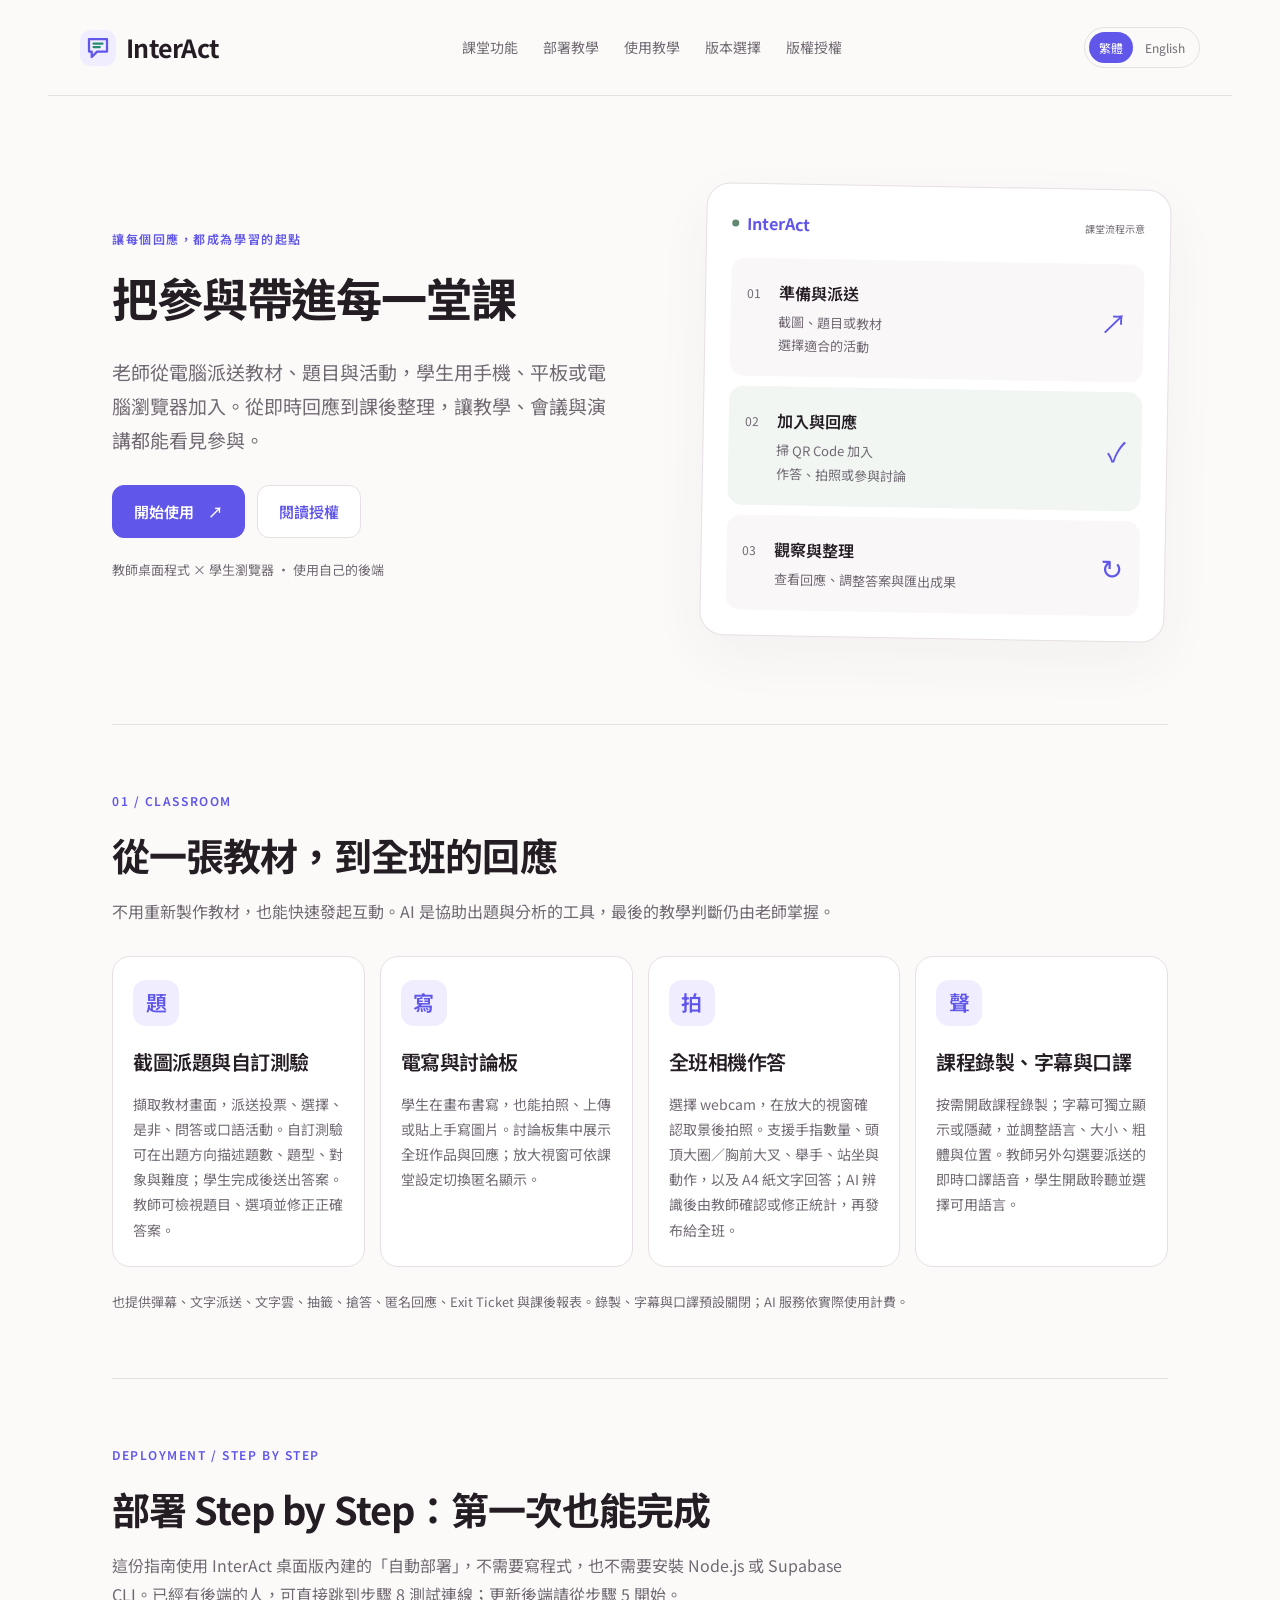
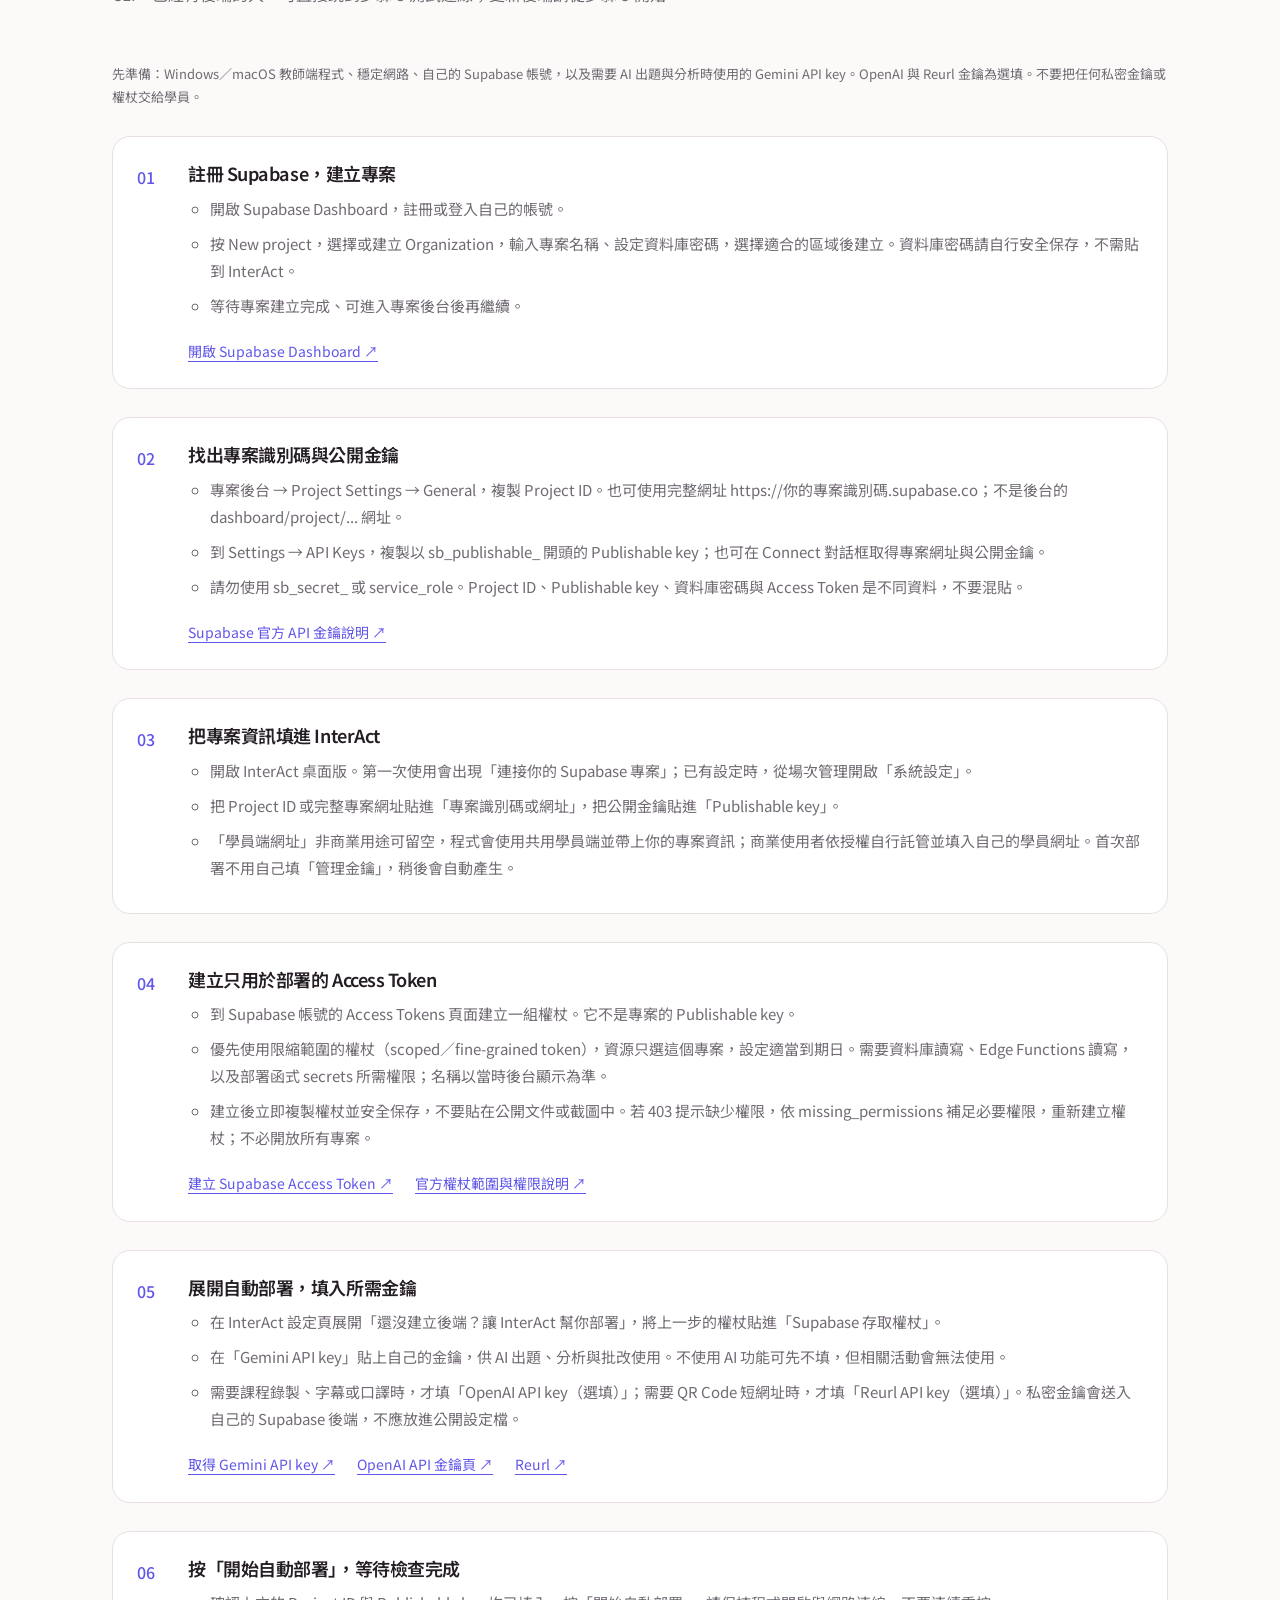
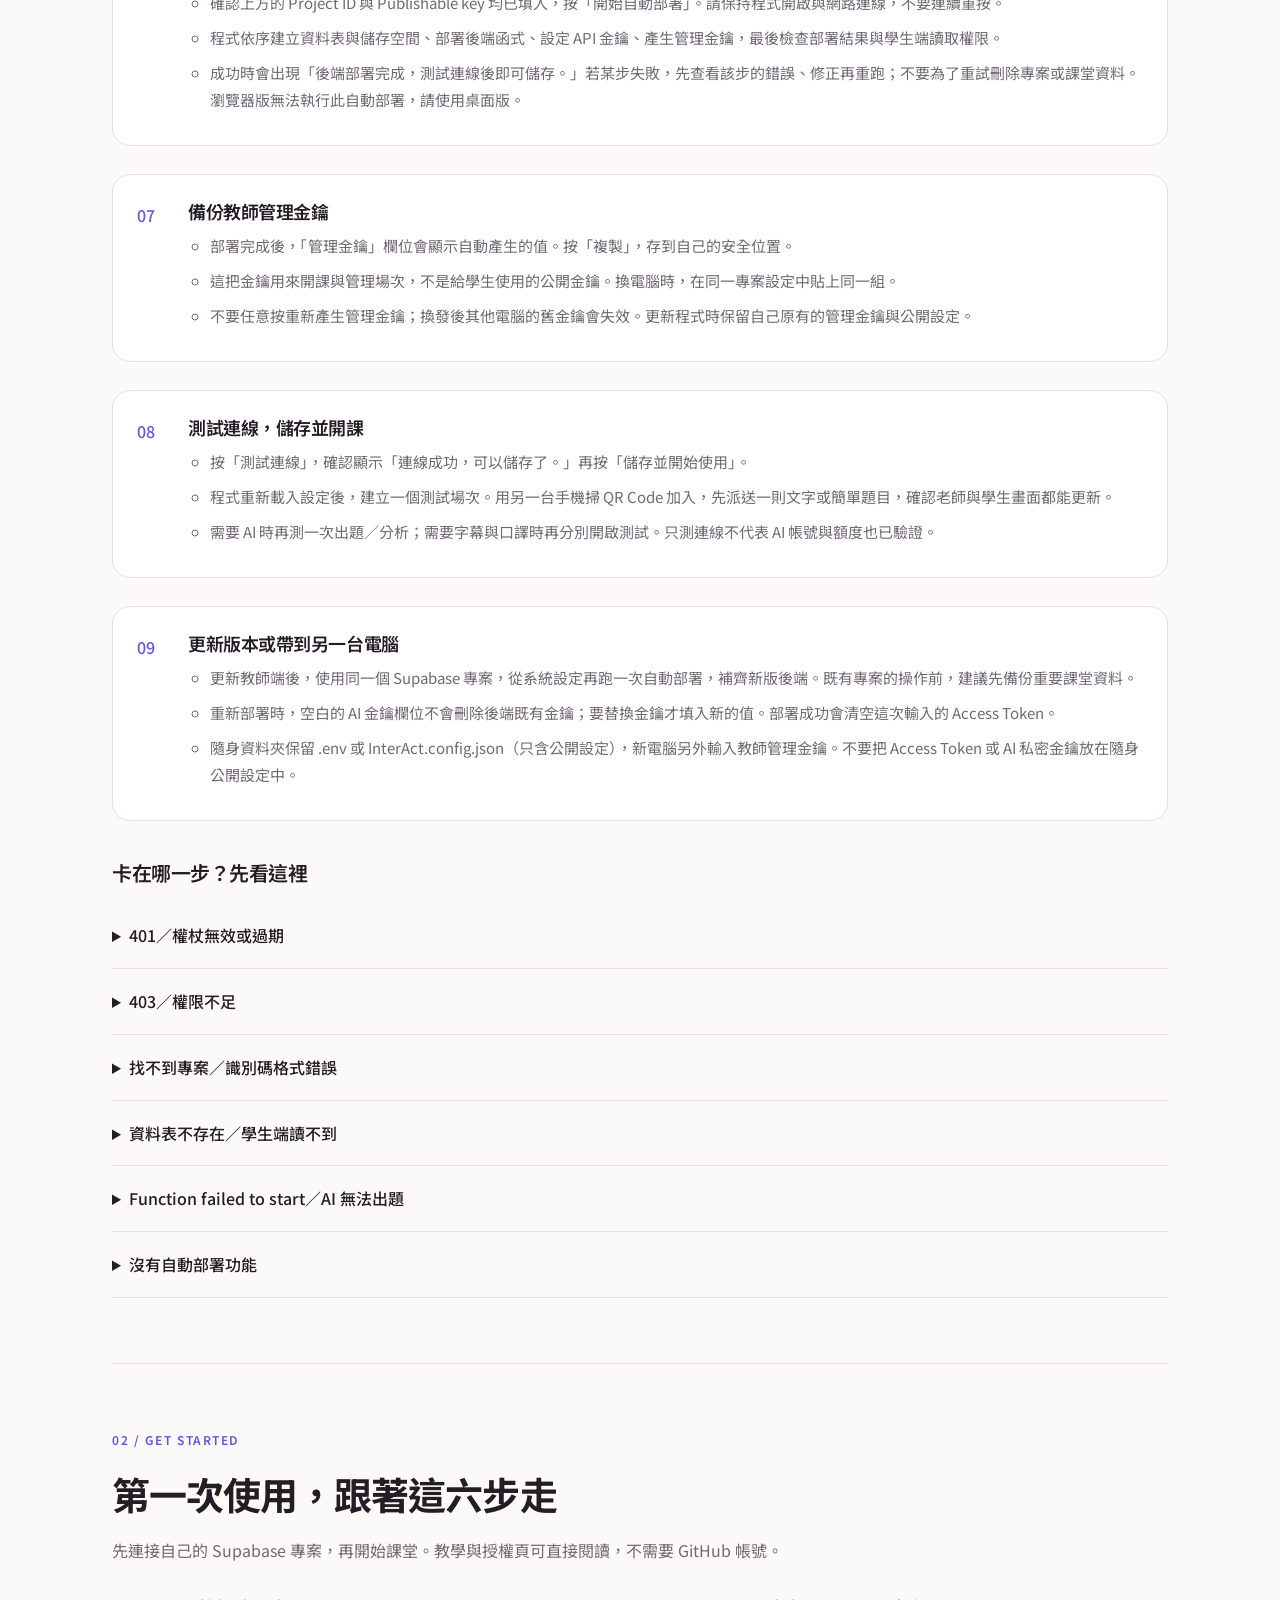
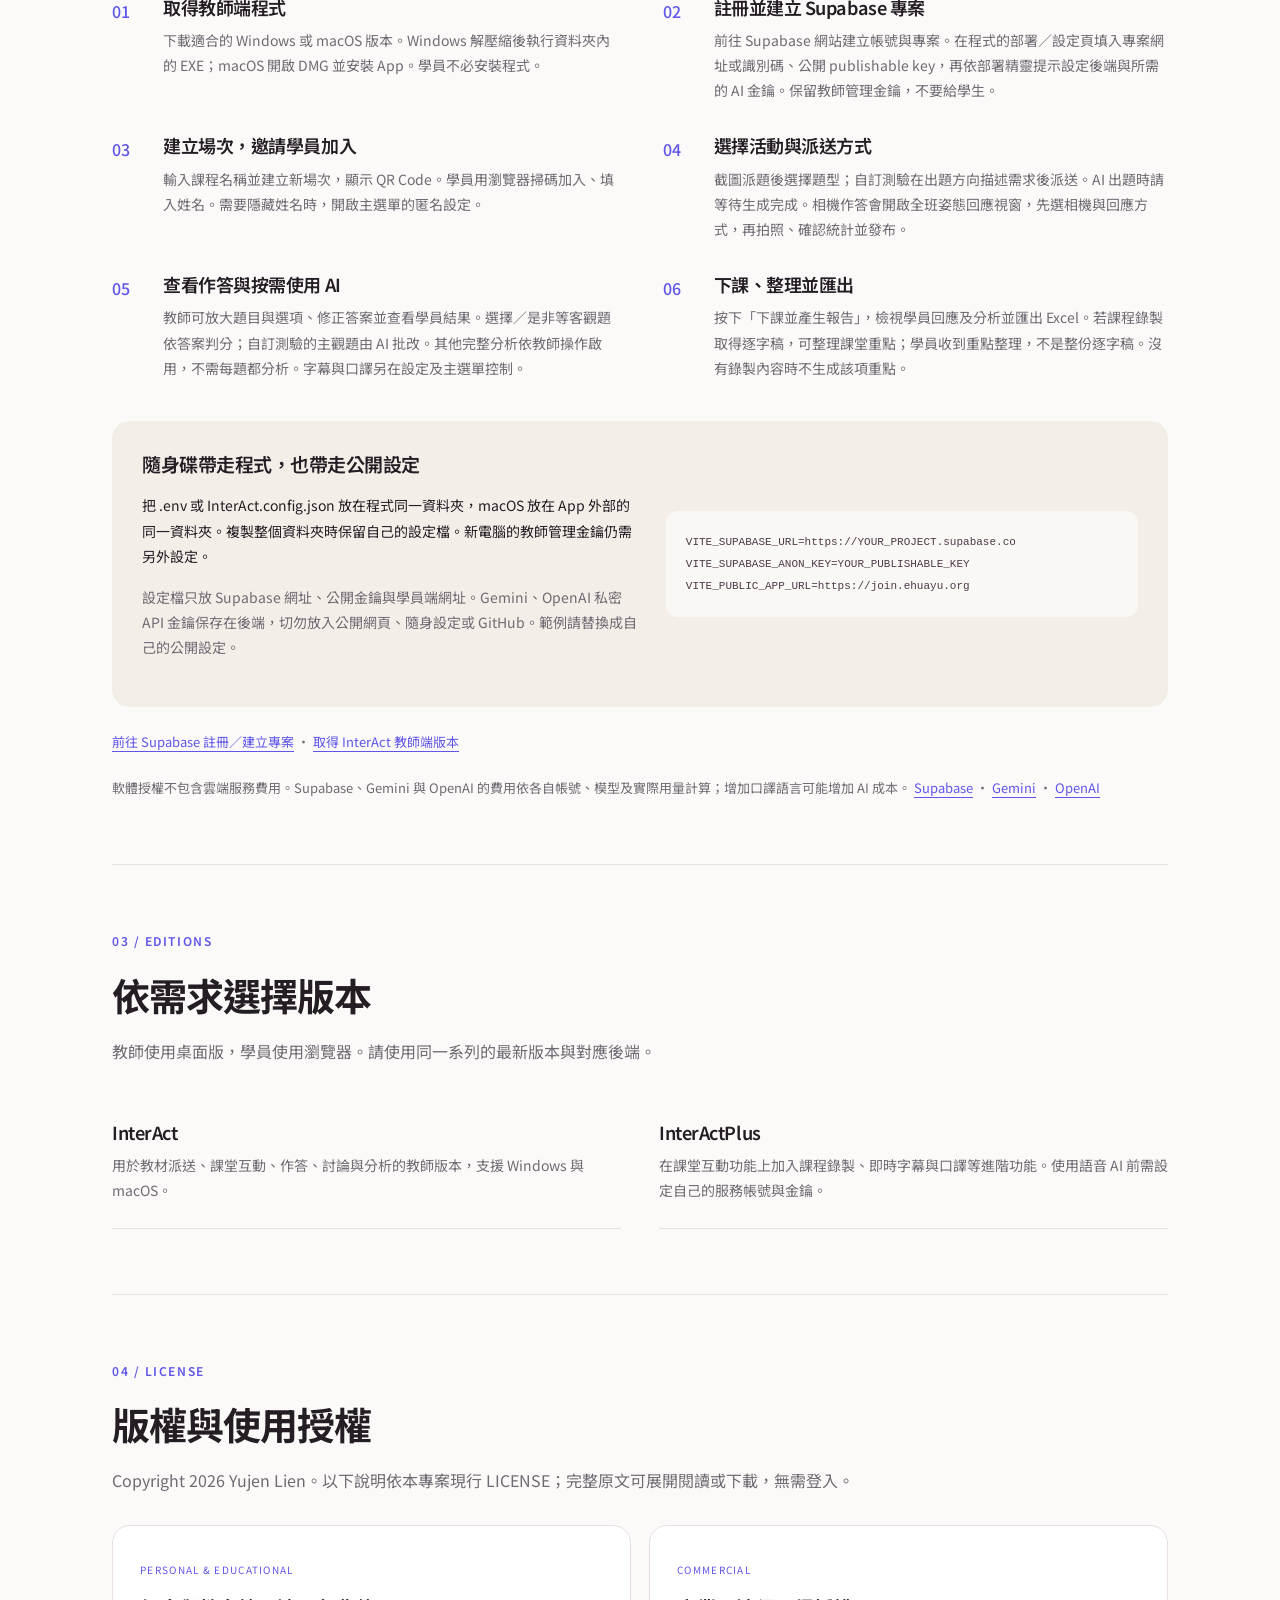
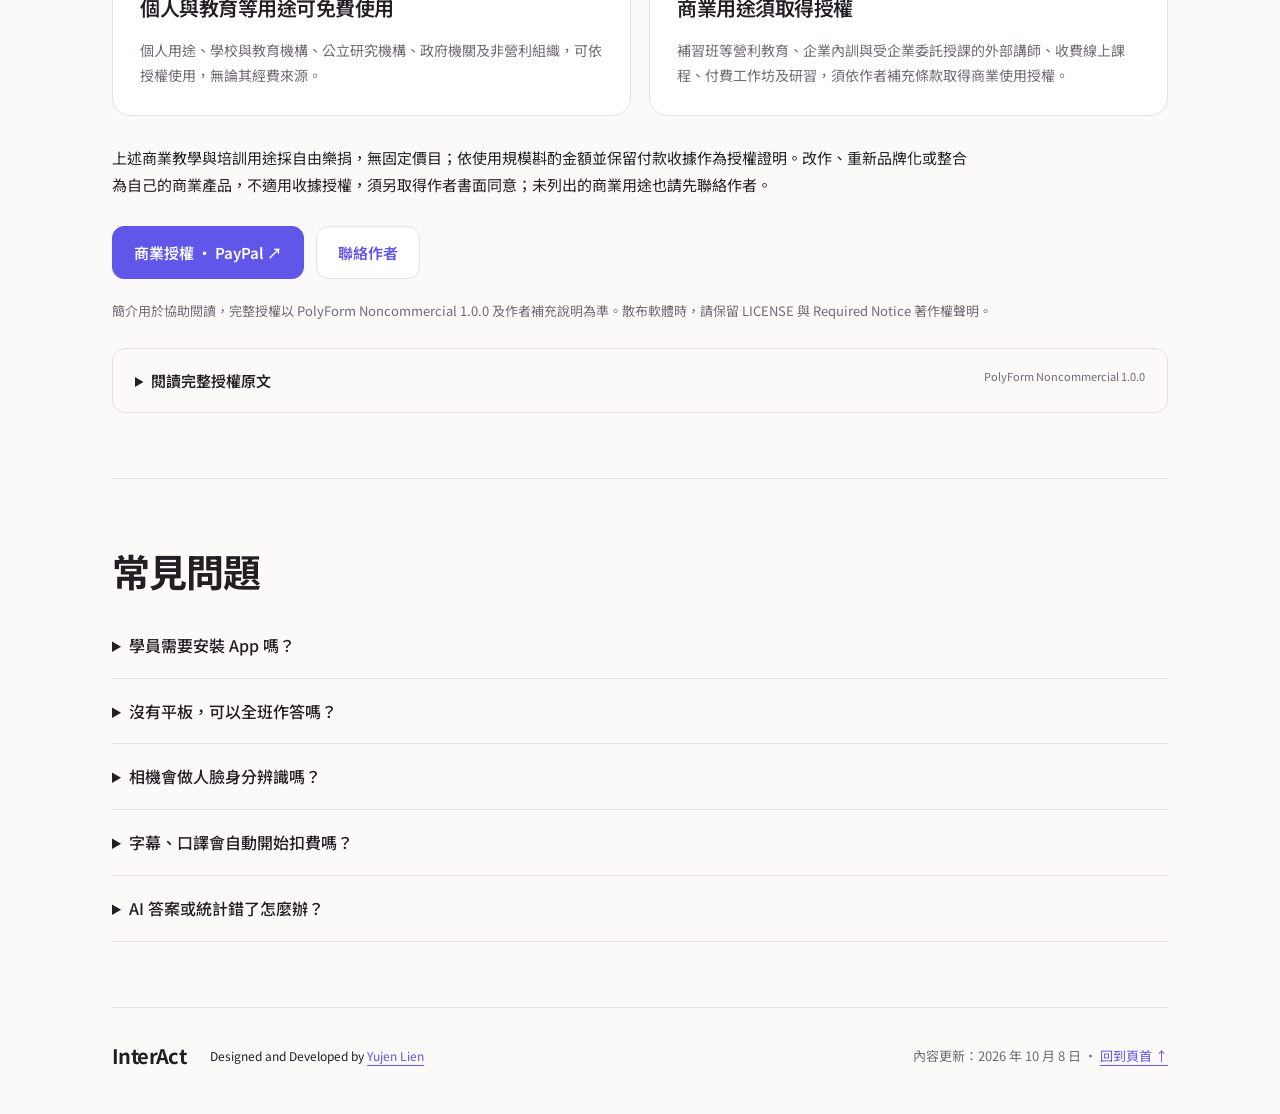
==== about/index.html @ c44af83e "Publish InterAct browser application" ====
<!doctype html>
<html lang="zh-TW" id="top"><head>
<meta charset="UTF-8"><meta name="viewport" content="width=device-width, initial-scale=1">
<title>InterAct｜使用教學與版權授權</title><meta name="description" content="InterAct 即時課堂互動系統：安裝、自行部署、截圖派題、自訂測驗、相機作答、字幕口譯與版權授權教學。">
<link rel="canonical" href="https://interact.ehuayu.org/about">
<link rel="alternate" hreflang="zh-Hant" href="https://interact.ehuayu.org/about"><link rel="alternate" hreflang="en" href="https://interact.ehuayu.org/about/en">
<meta name="theme-color" content="#6056e9"><meta property="og:title" content="InterAct｜使用教學與版權授權"><meta property="og:description" content="InterAct 即時課堂互動系統：安裝、自行部署、截圖派題、自訂測驗、相機作答、字幕口譯與版權授權教學。"><meta property="og:type" content="website">
<link rel="stylesheet" href="/about/about.css?v=f46b06124d8c"><link rel="icon" href="/about/mark.svg" type="image/svg+xml">
</head><body>
<header class="header"><a class="brand" href="#top"><img src="/about/mark.svg" alt="" width="36" height="36">InterAct</a><nav aria-label="InterAct｜使用教學與版權授權"><a href="#features">課堂功能</a>
<a href="#deployment">部署教學</a>
<a href="#start">使用教學</a>
<a href="#editions">版本選擇</a>
<a href="#license">版權授權</a></nav><div class="languages" aria-label="Language">
<a href="/about/" lang="zh-TW" aria-current="page">繁體</a>
<a href="/about/en/" lang="en" >English</a></div></header>
<main><section class="hero"><div><p class="eyebrow">讓每個回應，都成為學習的起點</p><h1>把參與帶進每一堂課</h1><p class="lead">老師從電腦派送教材、題目與活動，學生用手機、平板或電腦瀏覽器加入。從即時回應到課後整理，讓教學、會議與演講都能看見參與。</p><div class="actions"><a class="button primary" href="#start">開始使用 <span aria-hidden="true">↗</span></a><a class="button" href="#license">閱讀授權</a></div><p class="small">教師桌面程式 × 學生瀏覽器 · 使用自己的後端</p></div>
<div class="workflow" aria-label="課堂流程示意"><div class="workflow-head"><span class="status-dot"></span>InterAct <small>課堂流程示意</small></div><div class="flow-row"><span class="flow-number">01</span><div><strong>準備與派送</strong><p>截圖、題目或教材<br>選擇適合的活動</p></div><span class="flow-icon" aria-hidden="true">↗</span></div><div class="flow-row"><span class="flow-number">02</span><div><strong>加入與回應</strong><p>掃 QR Code 加入<br>作答、拍照或參與討論</p></div><span class="flow-icon" aria-hidden="true">✓</span></div><div class="flow-row"><span class="flow-number">03</span><div><strong>觀察與整理</strong><p>查看回應、調整答案與匯出成果</p></div><span class="flow-icon" aria-hidden="true">↻</span></div></div></section>
<section id="features"><p class="section-kicker">01 / CLASSROOM</p><h2>從一張教材，到全班的回應</h2><p class="section-lead">不用重新製作教材，也能快速發起互動。AI 是協助出題與分析的工具，最後的教學判斷仍由老師掌握。</p><div class="feature-grid"><article class="feature"><span class="skill" aria-hidden="true">題</span><h3>截圖派題與自訂測驗</h3><p>擷取教材畫面，派送投票、選擇、是非、問答或口語活動。自訂測驗可在出題方向描述題數、題型、對象與難度；學生完成後送出答案。教師可檢視題目、選項並修正正確答案。</p></article>
<article class="feature"><span class="skill" aria-hidden="true">寫</span><h3>電寫與討論板</h3><p>學生在畫布書寫，也能拍照、上傳或貼上手寫圖片。討論板集中展示全班作品與回應；放大視窗可依課堂設定切換匿名顯示。</p></article>
<article class="feature"><span class="skill" aria-hidden="true">拍</span><h3>全班相機作答</h3><p>選擇 webcam，在放大的視窗確認取景後拍照。支援手指數量、頭頂大圈／胸前大叉、舉手、站坐與動作，以及 A4 紙文字回答；AI 辨識後由教師確認或修正統計，再發布給全班。</p></article>
<article class="feature"><span class="skill" aria-hidden="true">聲</span><h3>課程錄製、字幕與口譯</h3><p>按需開啟課程錄製；字幕可獨立顯示或隱藏，並調整語言、大小、粗體與位置。教師另外勾選要派送的即時口譯語音，學生開啟聆聽並選擇可用語言。</p></article></div><p class="note">也提供彈幕、文字派送、文字雲、抽籤、搶答、匿名回應、Exit Ticket 與課後報表。錄製、字幕與口譯預設關閉；AI 服務依實際使用計費。</p></section>
<section id="deployment"><p class="section-kicker">DEPLOYMENT / STEP BY STEP</p><h2>部署 Step by Step：第一次也能完成</h2><p class="section-lead">這份指南使用 InterAct 桌面版內建的「自動部署」，不需要寫程式，也不需要安裝 Node.js 或 Supabase CLI。已經有後端的人，可直接跳到步驟 8 測試連線；更新後端請從步驟 5 開始。</p><p class="note">先準備：Windows／macOS 教師端程式、穩定網路、自己的 Supabase 帳號，以及需要 AI 出題與分析時使用的 Gemini API key。OpenAI 與 Reurl 金鑰為選填。不要把任何私密金鑰或權杖交給學員。</p><ol class="steps deployment-steps"><li><span class="step-number">01</span><div><h3>註冊 Supabase，建立專案</h3><ul><li>開啟 Supabase Dashboard，註冊或登入自己的帳號。</li>
<li>按 New project，選擇或建立 Organization，輸入專案名稱、設定資料庫密碼，選擇適合的區域後建立。資料庫密碼請自行安全保存，不需貼到 InterAct。</li>
<li>等待專案建立完成、可進入專案後台後再繼續。</li></ul><a class="guide-link" href="https://supabase.com/dashboard" target="_blank" rel="noopener noreferrer">開啟 Supabase Dashboard ↗</a></div></li>
<li><span class="step-number">02</span><div><h3>找出專案識別碼與公開金鑰</h3><ul><li>專案後台 → Project Settings → General，複製 Project ID。也可使用完整網址 https://你的專案識別碼.supabase.co；不是後台的 dashboard/project/... 網址。</li>
<li>到 Settings → API Keys，複製以 sb_publishable_ 開頭的 Publishable key；也可在 Connect 對話框取得專案網址與公開金鑰。</li>
<li>請勿使用 sb_secret_ 或 service_role。Project ID、Publishable key、資料庫密碼與 Access Token 是不同資料，不要混貼。</li></ul><a class="guide-link" href="https://supabase.com/docs/guides/getting-started/api-keys" target="_blank" rel="noopener noreferrer">Supabase 官方 API 金鑰說明 ↗</a></div></li>
<li><span class="step-number">03</span><div><h3>把專案資訊填進 InterAct</h3><ul><li>開啟 InterAct 桌面版。第一次使用會出現「連接你的 Supabase 專案」；已有設定時，從場次管理開啟「系統設定」。</li>
<li>把 Project ID 或完整專案網址貼進「專案識別碼或網址」，把公開金鑰貼進「Publishable key」。</li>
<li>「學員端網址」非商業用途可留空，程式會使用共用學員端並帶上你的專案資訊；商業使用者依授權自行託管並填入自己的學員網址。首次部署不用自己填「管理金鑰」，稍後會自動產生。</li></ul></div></li>
<li><span class="step-number">04</span><div><h3>建立只用於部署的 Access Token</h3><ul><li>到 Supabase 帳號的 Access Tokens 頁面建立一組權杖。它不是專案的 Publishable key。</li>
<li>優先使用限縮範圍的權杖（scoped／fine-grained token），資源只選這個專案，設定適當到期日。需要資料庫讀寫、Edge Functions 讀寫，以及部署函式 secrets 所需權限；名稱以當時後台顯示為準。</li>
<li>建立後立即複製權杖並安全保存，不要貼在公開文件或截圖中。若 403 提示缺少權限，依 missing_permissions 補足必要權限，重新建立權杖；不必開放所有專案。</li></ul><a class="guide-link" href="https://supabase.com/dashboard/account/tokens" target="_blank" rel="noopener noreferrer">建立 Supabase Access Token ↗</a>
<a class="guide-link" href="https://supabase.com/changelog/scoped-personal-access-tokens-ga" target="_blank" rel="noopener noreferrer">官方權杖範圍與權限說明 ↗</a></div></li>
<li><span class="step-number">05</span><div><h3>展開自動部署，填入所需金鑰</h3><ul><li>在 InterAct 設定頁展開「還沒建立後端？讓 InterAct 幫你部署」，將上一步的權杖貼進「Supabase 存取權杖」。</li>
<li>在「Gemini API key」貼上自己的金鑰，供 AI 出題、分析與批改使用。不使用 AI 功能可先不填，但相關活動會無法使用。</li>
<li>需要課程錄製、字幕或口譯時，才填「OpenAI API key（選填）」；需要 QR Code 短網址時，才填「Reurl API key（選填）」。私密金鑰會送入自己的 Supabase 後端，不應放進公開設定檔。</li></ul><a class="guide-link" href="https://aistudio.google.com/apikey" target="_blank" rel="noopener noreferrer">取得 Gemini API key ↗</a>
<a class="guide-link" href="https://platform.openai.com/api-keys" target="_blank" rel="noopener noreferrer">OpenAI API 金鑰頁 ↗</a>
<a class="guide-link" href="https://reurl.cc" target="_blank" rel="noopener noreferrer">Reurl ↗</a></div></li>
<li><span class="step-number">06</span><div><h3>按「開始自動部署」，等待檢查完成</h3><ul><li>確認上方的 Project ID 與 Publishable key 均已填入，按「開始自動部署」。請保持程式開啟與網路連線，不要連續重按。</li>
<li>程式依序建立資料表與儲存空間、部署後端函式、設定 API 金鑰、產生管理金鑰，最後檢查部署結果與學生端讀取權限。</li>
<li>成功時會出現「後端部署完成，測試連線後即可儲存。」若某步失敗，先查看該步的錯誤、修正再重跑；不要為了重試刪除專案或課堂資料。瀏覽器版無法執行此自動部署，請使用桌面版。</li></ul></div></li>
<li><span class="step-number">07</span><div><h3>備份教師管理金鑰</h3><ul><li>部署完成後，「管理金鑰」欄位會顯示自動產生的值。按「複製」，存到自己的安全位置。</li>
<li>這把金鑰用來開課與管理場次，不是給學生使用的公開金鑰。換電腦時，在同一專案設定中貼上同一組。</li>
<li>不要任意按重新產生管理金鑰；換發後其他電腦的舊金鑰會失效。更新程式時保留自己原有的管理金鑰與公開設定。</li></ul></div></li>
<li><span class="step-number">08</span><div><h3>測試連線，儲存並開課</h3><ul><li>按「測試連線」，確認顯示「連線成功，可以儲存了。」再按「儲存並開始使用」。</li>
<li>程式重新載入設定後，建立一個測試場次。用另一台手機掃 QR Code 加入，先派送一則文字或簡單題目，確認老師與學生畫面都能更新。</li>
<li>需要 AI 時再測一次出題／分析；需要字幕與口譯時再分別開啟測試。只測連線不代表 AI 帳號與額度也已驗證。</li></ul></div></li>
<li><span class="step-number">09</span><div><h3>更新版本或帶到另一台電腦</h3><ul><li>更新教師端後，使用同一個 Supabase 專案，從系統設定再跑一次自動部署，補齊新版後端。既有專案的操作前，建議先備份重要課堂資料。</li>
<li>重新部署時，空白的 AI 金鑰欄位不會刪除後端既有金鑰；要替換金鑰才填入新的值。部署成功會清空這次輸入的 Access Token。</li>
<li>隨身資料夾保留 .env 或 InterAct.config.json（只含公開設定），新電腦另外輸入教師管理金鑰。不要把 Access Token 或 AI 私密金鑰放在隨身公開設定中。</li></ul></div></li></ol><h3>卡在哪一步？先看這裡</h3><div class="faq"><details><summary>401／權杖無效或過期</summary><p>確認使用 Access Token，而不是 Publishable key。回 Access Tokens 建立有效權杖再貼上。</p></details>
<details><summary>403／權限不足</summary><p>確認權杖包含此專案，並有失敗步驟所需的資料庫、函式或 secrets 權限。組織成員自身也必須有相應權限。</p></details>
<details><summary>找不到專案／識別碼格式錯誤</summary><p>使用 Project ID 或 https://專案識別碼.supabase.co，不要填後台頁面的網址。</p></details>
<details><summary>資料表不存在／學生端讀不到</summary><p>先完成全部自動部署步驟，確認 Publishable key 屬於同一專案，再測試連線；不要改用 secret key，也不要關掉權限保護來繞過錯誤。</p></details>
<details><summary>Function failed to start／AI 無法出題</summary><p>確認教師端為新版，重新部署對應後端。仍失敗時查看 Supabase Edge Functions 的 Logs；AI 的服務異常、金鑰或額度問題需另外確認。</p></details>
<details><summary>沒有自動部署功能</summary><p>請在 Windows／macOS 教師桌面程式操作，網頁版不提供自動部署。</p></details></div></section>
<section id="start"><p class="section-kicker">02 / GET STARTED</p><h2>第一次使用，跟著這六步走</h2><p class="section-lead">先連接自己的 Supabase 專案，再開始課堂。教學與授權頁可直接閱讀，不需要 GitHub 帳號。</p><ol class="steps"><li><span class="step-number">01</span><div><h3>取得教師端程式</h3><p>下載適合的 Windows 或 macOS 版本。Windows 解壓縮後執行資料夾內的 EXE；macOS 開啟 DMG 並安裝 App。學員不必安裝程式。</p></div></li>
<li><span class="step-number">02</span><div><h3>註冊並建立 Supabase 專案</h3><p>前往 Supabase 網站建立帳號與專案。在程式的部署／設定頁填入專案網址或識別碼、公開 publishable key，再依部署精靈提示設定後端與所需的 AI 金鑰。保留教師管理金鑰，不要給學生。</p></div></li>
<li><span class="step-number">03</span><div><h3>建立場次，邀請學員加入</h3><p>輸入課程名稱並建立新場次，顯示 QR Code。學員用瀏覽器掃碼加入、填入姓名。需要隱藏姓名時，開啟主選單的匿名設定。</p></div></li>
<li><span class="step-number">04</span><div><h3>選擇活動與派送方式</h3><p>截圖派題後選擇題型；自訂測驗在出題方向描述需求後派送。AI 出題時請等待生成完成。相機作答會開啟全班姿態回應視窗，先選相機與回應方式，再拍照、確認統計並發布。</p></div></li>
<li><span class="step-number">05</span><div><h3>查看作答與按需使用 AI</h3><p>教師可放大題目與選項、修正答案並查看學員結果。選擇／是非等客觀題依答案判分；自訂測驗的主觀題由 AI 批改。其他完整分析依教師操作啟用，不需每題都分析。字幕與口譯另在設定及主選單控制。</p></div></li>
<li><span class="step-number">06</span><div><h3>下課、整理並匯出</h3><p>按下「下課並產生報告」，檢視學員回應及分析並匯出 Excel。若課程錄製取得逐字稿，可整理課堂重點；學員收到重點整理，不是整份逐字稿。沒有錄製內容時不生成該項重點。</p></div></li></ol>
<aside class="portable"><div><h3>隨身碟帶走程式，也帶走公開設定</h3><p>把 .env 或 InterAct.config.json 放在程式同一資料夾，macOS 放在 App 外部的同一資料夾。複製整個資料夾時保留自己的設定檔。新電腦的教師管理金鑰仍需另外設定。</p><p class="small">設定檔只放 Supabase 網址、公開金鑰與學員端網址。Gemini、OpenAI 私密 API 金鑰保存在後端，切勿放入公開網頁、隨身設定或 GitHub。範例請替換成自己的公開設定。</p></div><pre><code>VITE_SUPABASE_URL=https://YOUR_PROJECT.supabase.co
VITE_SUPABASE_ANON_KEY=YOUR_PUBLISHABLE_KEY
VITE_PUBLIC_APP_URL=https://join.ehuayu.org</code></pre></aside><p class="note"><a href="https://supabase.com/dashboard" target="_blank" rel="noopener noreferrer">前往 Supabase 註冊／建立專案</a> · <a href="https://github.com/lienyujen/InterAct/releases" target="_blank" rel="noopener noreferrer">取得 InterAct 教師端版本</a></p><p class="note">軟體授權不包含雲端服務費用。Supabase、Gemini 與 OpenAI 的費用依各自帳號、模型及實際用量計算；增加口譯語言可能增加 AI 成本。 <a href="https://supabase.com/pricing" target="_blank" rel="noopener noreferrer">Supabase</a> · <a href="https://ai.google.dev/gemini-api/docs/pricing" target="_blank" rel="noopener noreferrer">Gemini</a> · <a href="https://openai.com/api/pricing/" target="_blank" rel="noopener noreferrer">OpenAI</a></p></section>
<section id="editions"><p class="section-kicker">03 / EDITIONS</p><h2>依需求選擇版本</h2><p class="section-lead">教師使用桌面版，學員使用瀏覽器。請使用同一系列的最新版本與對應後端。</p><div class="editions"><article><h3>InterAct</h3><p>用於教材派送、課堂互動、作答、討論與分析的教師版本，支援 Windows 與 macOS。</p></article>
<article><h3>InterActPlus</h3><p>在課堂互動功能上加入課程錄製、即時字幕與口譯等進階功能。使用語音 AI 前需設定自己的服務帳號與金鑰。</p></article></div></section>
<section id="license" class="license"><p class="section-kicker">04 / LICENSE</p><h2>版權與使用授權</h2><p class="section-lead">Copyright 2026 Yujen Lien。以下說明依本專案現行 LICENSE；完整原文可展開閱讀或下載，無需登入。</p><div class="license-grid"><article><span class="label">PERSONAL & EDUCATIONAL</span><h3>個人與教育等用途可免費使用</h3><p>個人用途、學校與教育機構、公立研究機構、政府機關及非營利組織，可依授權使用，無論其經費來源。</p></article><article><span class="label">COMMERCIAL</span><h3>商業用途須取得授權</h3><p>補習班等營利教育、企業內訓與受企業委託授課的外部講師、收費線上課程、付費工作坊及研習，須依作者補充條款取得商業使用授權。</p></article></div><p>上述商業教學與培訓用途採自由樂捐，無固定價目；依使用規模斟酌金額並保留付款收據作為授權證明。改作、重新品牌化或整合為自己的商業產品，不適用收據授權，須另取得作者書面同意；未列出的商業用途也請先聯絡作者。</p><div class="actions"><a class="button primary" href="https://www.paypal.com/paypalme/lienyujen" target="_blank" rel="noopener noreferrer">商業授權 · PayPal ↗</a><a class="button" href="https://www.facebook.com/lienyujen/" target="_blank" rel="noopener noreferrer">聯絡作者</a></div><p class="small">簡介用於協助閱讀，完整授權以 PolyForm Noncommercial 1.0.0 及作者補充說明為準。散布軟體時，請保留 LICENSE 與 Required Notice 著作權聲明。</p><details class="legal"><summary>閱讀完整授權原文 <span>PolyForm Noncommercial 1.0.0</span></summary><a href="/about/LICENSE.txt" download>下載 LICENSE 原文 ↓</a><pre>Required Notice: Copyright 2026 Yujen Lien (https://github.com/lienyujen/InterAct)

---

Note from the licensor (not part of the PolyForm text below)

Free for personal use, schools and educational institutions, public research
organizations, government bodies, and nonprofits — regardless of how they are
funded.

The following are commercial purposes and require a commercial licence:

  1. Cram schools, tutoring centres, and other for-profit teaching businesses
  2. Corporate training, including external trainers engaged by a company
  3. Paid online courses, paid workshops, and paid seminars
  4. Taking this software, changing it, and making money from the result —
     rebranding it, folding it into your own product or service, or
     distributing a derivative commercially

HOW TO OBTAIN A COMMERCIAL LICENCE

For 1 to 3 — teaching with this software as it stands — donate an amount of
your own choosing, scaled to your use, at:

  https://www.paypal.com/paypalme/lienyujen
or LINE Bank
  銀行帳戶：824 連線商業銀行（總行 6880），帳號： 111011583074

Keep the payment receipt. That receipt is your commercial licence for this
software. There is no fixed price.

For 4, a donation is not a licence and no receipt covers it. Building your own
product out of this one requires a separate written licence granted by the
author; ask first. The same applies to any commercial use not listed above.

---

以下均屬商業用途，需取得商業授權：

  一、補習班、才藝班等營利教育機構
  二、企業內訓講師（含受企業委託授課的外部講師）
  三、收費線上課程、付費工作坊與付費研習
  四、把本軟體拿去修改並以其營利 —— 改名、併入自己的產品或服務，或散布修改版本牟利

第一至三項是「以現有軟體授課」，請至上方 PayPal 連結或 LINE Bank 帳戶依使用規模自由樂捐，
並留存付款收據，該收據即為你的商業使用授權證明。金額由你自行斟酌，沒有固定價目。

第四項不適用樂捐，收據也不構成授權。把整套拿去改成自己的產品，必須另外取得作者書面授權，
請先與作者聯絡。上述未列出的其他商業用途亦同。

散布修改版本時，務必一併保留本 LICENSE 檔案與其中的 Required Notice: 版權標示。

---

# PolyForm Noncommercial License 1.0.0

&lt;https://polyformproject.org/licenses/noncommercial/1.0.0&gt;

## Acceptance

In order to get any license under these terms, you must agree to them as both strict obligations and conditions to all your licenses.

## Copyright License

The licensor grants you a copyright license for the software to do everything you might do with the software that would otherwise infringe the licensor's copyright in it for any permitted purpose.  However, you may only distribute the software according to [Distribution License](#distribution-license) and make changes or new works based on the software according to [Changes and New Works License](#changes-and-new-works-license).

## Distribution License

The licensor grants you an additional copyright license to distribute copies of the software.  Your license to distribute covers distributing the software with changes and new works permitted by [Changes and New Works License](#changes-and-new-works-license).

## Notices

You must ensure that anyone who gets a copy of any part of the software from you also gets a copy of these terms or the URL for them above, as well as copies of any plain-text lines beginning with `Required Notice:` that the licensor provided with the software.  For example:

&gt; Required Notice: Copyright Yoyodyne, Inc. (http://example.com)

## Changes and New Works License

The licensor grants you an additional copyright license to make changes and new works based on the software for any permitted purpose.

## Patent License

The licensor grants you a patent license for the software that covers patent claims the licensor can license, or becomes able to license, that you would infringe by using the software.

## Noncommercial Purposes

Any noncommercial purpose is a permitted purpose.

## Personal Uses

Personal use for research, experiment, and testing for the benefit of public knowledge, personal study, private entertainment, hobby projects, amateur pursuits, or religious observance, without any anticipated commercial application, is use for a permitted purpose.

## Noncommercial Organizations

Use by any charitable organization, educational institution, public research organization, public safety or health organization, environmental protection organization, or government institution is use for a permitted purpose regardless of the source of funding or obligations resulting from the funding.

## Fair Use

You may have &quot;fair use&quot; rights for the software under the law. These terms do not limit them.

## No Other Rights

These terms do not allow you to sublicense or transfer any of your licenses to anyone else, or prevent the licensor from granting licenses to anyone else.  These terms do not imply any other licenses.

## Patent Defense

If you make any written claim that the software infringes or contributes to infringement of any patent, your patent license for the software granted under these terms ends immediately. If your company makes such a claim, your patent license ends immediately for work on behalf of your company.

## Violations

The first time you are notified in writing that you have violated any of these terms, or done anything with the software not covered by your licenses, your licenses can nonetheless continue if you come into full compliance with these terms, and take practical steps to correct past violations, within 32 days of receiving notice.  Otherwise, all your licenses end immediately.

## No Liability

***As far as the law allows, the software comes as is, without any warranty or condition, and the licensor will not be liable to you for any damages arising out of these terms or the use or nature of the software, under any kind of legal claim.***

## Definitions

The **licensor** is the individual or entity offering these terms, and the **software** is the software the licensor makes available under these terms.

**You** refers to the individual or entity agreeing to these terms.

**Your company** is any legal entity, sole proprietorship, or other kind of organization that you work for, plus all organizations that have control over, are under the control of, or are under common control with that organization.  **Control** means ownership of substantially all the assets of an entity, or the power to direct its management and policies by vote, contract, or otherwise.  Control can be direct or indirect.

**Your licenses** are all the licenses granted to you for the software under these terms.

**Use** means anything you do with the software requiring one of your licenses.
</pre></details></section>
<section id="faq"><h2>常見問題</h2><div class="faq"><details><summary>學員需要安裝 App 嗎？</summary><p>不需要。使用手機、平板或電腦瀏覽器掃碼加入即可。</p></details>
<details><summary>沒有平板，可以全班作答嗎？</summary><p>可以使用全班相機作答。先說明姿態與答案的對應方式，再拍照辨識；教師確認統計後發布。A4 紙回答需確保字夠大、光線充足且沒有遮擋。</p></details>
<details><summary>相機會做人臉身分辨識嗎？</summary><p>全班姿態功能不做人臉身分辨識，送出指定照片給 AI 分析可見姿態或紙上文字。拍攝前請依學校規範告知並取得所需同意，避免拍到不必要的個人資訊。</p></details>
<details><summary>字幕、口譯會自動開始扣費嗎？</summary><p>相關功能預設關閉，由教師決定是否開啟。隱藏字幕不等於停止課程錄製；只要音訊仍送往 AI，仍可能產生費用。不使用時請停止錄製並關閉口譯。</p></details>
<details><summary>AI 答案或統計錯了怎麼辦？</summary><p>先由教師檢視。題目答案與相機統計可依畫面提供的功能修正；AI 結果不應取代教師判斷。</p></details></div></section>
</main><footer><div class="brand">InterAct</div><p>Designed and Developed by <a href="https://www.facebook.com/lienyujen/" target="_blank" rel="noopener noreferrer">Yujen Lien</a></p><p class="small">內容更新：2026 年 10 月 8 日 · <a href="#top">回到頁首 ↑</a></p></footer>
</body></html>
---- about/about.css ----
@import url('https://fonts.googleapis.com/css2?family=Noto+Sans+SC:wght@400;500;600;700&family=Noto+Sans+TC:wght@400;500;600;700&display=swap');
:root{font-family:'Noto Sans TC',system-ui,sans-serif;color:#241d24;background:#fbfaf8;font-synthesis:none;line-height:1.8;scroll-behavior:smooth;--accent:#6056e9;--muted:#716a73;--line:#e7dfe4;--soft:#efedff}
html:lang(zh-CN){font-family:'Noto Sans SC',system-ui,sans-serif}
html:lang(zh-TW) h1,html:lang(zh-CN) h1{font-size:clamp(38px,3.6vw,50px);text-wrap:balance;max-width:none}
*{box-sizing:border-box}body{margin:0}a{color:var(--accent);text-underline-offset:4px}a:focus-visible,summary:focus-visible{outline:3px solid #a95189;outline-offset:5px;border-radius:5px}p{margin:0 0 16px}h1,h2,h3{line-height:1.4;letter-spacing:-.025em;margin:0 0 16px}h1{font-size:clamp(38px,4.5vw,62px);font-weight:700;max-width:12ch}h2{font-size:clamp(26px,3vw,38px);font-weight:700}h3{font-size:20px;font-weight:600}strong{font-weight:600}
.header{max-width:1184px;margin:auto;padding:25px 32px;display:flex;align-items:center;justify-content:space-between;gap:24px;border-bottom:1px solid var(--line)}.brand{display:flex;align-items:center;gap:10px;font-size:25px;font-weight:700;letter-spacing:-.03em;text-decoration:none;color:#241d24}.header nav{display:flex;gap:25px}.header nav a{font-size:14px;text-decoration:none;color:var(--muted)}.header nav a:hover{color:var(--accent)}.languages{display:flex;border:1px solid var(--line);border-radius:30px;padding:4px;gap:2px}.languages a{font-size:12px;padding:5px 10px;text-decoration:none;color:var(--muted);border-radius:20px;white-space:nowrap}.languages a[aria-current]{background:var(--accent);color:white}
main{max-width:1120px;margin:auto;padding:0 32px}.hero{display:grid;grid-template-columns:1.1fr 1fr;gap:80px;align-items:center;padding:90px 0 85px}.eyebrow,.section-kicker{font-size:12px;letter-spacing:.13em;color:var(--accent);font-weight:600}.lead{font-size:19px;color:var(--muted);max-width:33em;margin-top:25px}.actions{display:flex;gap:12px;flex-wrap:wrap;margin:28px 0 20px}.button{display:inline-flex;align-items:center;justify-content:center;gap:14px;padding:12px 21px;border:1px solid var(--line);border-radius:12px;text-decoration:none;font-size:15px;font-weight:600;background:#fff}.button.primary{color:white;background:var(--accent);border-color:var(--accent)}.button:hover{box-shadow:0 4px 12px #6056e917}.small{font-size:13px;color:var(--muted)}
.workflow{background:#fff;border:1px solid var(--line);border-radius:24px;padding:25px;box-shadow:0 20px 55px #5837450c;transform:rotate(1deg)}.workflow-head{display:flex;align-items:center;gap:8px;color:var(--accent);font-weight:700;margin-bottom:20px}.workflow-head small{margin-left:auto;font-weight:400;font-size:10px;color:var(--muted)}.status-dot{width:7px;height:7px;border-radius:50%;background:#638871}.flow-row{display:flex;align-items:center;gap:18px;padding:20px 16px;margin-top:10px;background:#faf7f9;border-radius:14px}.flow-row:nth-child(3){background:#f1f6f3}.flow-number{font-size:12px;color:var(--muted);align-self:flex-start;padding-top:4px}.flow-row p{font-size:13px;margin:3px 0 0;color:var(--muted)}.flow-icon{font-size:27px;margin-left:auto;color:var(--accent)}
section:not(.hero){padding:65px 0;border-top:1px solid var(--line);scroll-margin-top:24px}.section-lead{color:var(--muted);max-width:48em;margin-bottom:30px}.feature-grid{display:grid;grid-template-columns:repeat(4,1fr);gap:15px}.feature{background:white;border:1px solid var(--line);border-radius:18px;padding:23px 20px}.skill{display:grid;place-items:center;background:var(--soft);color:var(--accent);width:46px;height:46px;border-radius:13px;font-size:21px;font-weight:600;margin-bottom:22px}.feature p,.editions p,.license-grid p{font-size:14px;color:var(--muted);margin:0}.note{font-size:13px;color:var(--muted);padding-top:23px;margin-bottom:0}
.steps{list-style:none;margin:0;padding:0;display:grid;grid-template-columns:1fr 1fr;gap:30px 45px}.steps li{display:flex;gap:17px}.step-number{flex:0 0 34px;color:var(--accent);font-size:16px;font-weight:500;padding-top:2px}.steps h3{font-size:18px;margin-bottom:8px}.steps p{font-size:14px;color:var(--muted);margin:0}.portable{margin-top:40px;padding:30px;background:#f3eee8;border-radius:18px;display:grid;grid-template-columns:1.05fr 1fr;gap:28px}.portable h3{font-size:19px}.portable p{font-size:14px}.portable pre{min-width:0;align-self:center;margin:0;white-space:pre-wrap;overflow-wrap:anywhere;background:#fff9;padding:20px;border-radius:12px;font-size:11px;line-height:2;color:#4d3948}.editions{display:grid;grid-template-columns:repeat(2,1fr);gap:0 38px}.editions article{padding:24px 0;border-bottom:1px solid var(--line)}.editions h3{font-size:18px;margin-bottom:8px}
.license-grid{display:grid;grid-template-columns:1fr 1fr;gap:18px;margin-bottom:28px}.license-grid article{border:1px solid var(--line);background:#fff;border-radius:18px;padding:27px}.label{font-size:10px;letter-spacing:.13em;color:var(--accent)}.license-grid h3{margin-top:12px}.license>p:not(.section-kicker):not(.section-lead):not(.small){max-width:57em;font-size:15px}.legal{border:1px solid var(--line);border-radius:13px;padding:18px 22px;margin-top:25px}.legal summary{font-size:15px;font-weight:600}.legal summary span{float:right;font-size:11px;color:var(--muted);font-weight:400}.legal a{display:inline-block;font-size:13px;margin-top:20px}.legal pre{white-space:pre-wrap;overflow-wrap:anywhere;font:12px/1.9 ui-monospace,monospace;max-height:540px;overflow:auto;background:white;padding:22px;border-radius:10px}summary{cursor:pointer}.faq details{border-bottom:1px solid var(--line);padding:18px 0}.faq summary{font-size:16px;font-weight:500}.faq p{margin:15px 0 0;color:var(--muted);font-size:14px;max-width:65em}footer{max-width:1056px;margin:0 auto;padding:30px 0 40px;border-top:1px solid var(--line);display:flex;align-items:center;gap:24px;flex-wrap:wrap}footer .brand{font-size:20px}footer p{margin:0;font-size:12px}footer .small{margin-left:auto}
@media(max-width:1000px){.header nav{display:none}.hero{gap:35px;padding:65px 0}.feature-grid{grid-template-columns:repeat(2,1fr)}footer{margin:0 32px}.workflow-head small{font-size:9px}}
@media(max-width:640px){.header{padding:18px 20px;gap:10px}.brand{font-size:21px}.languages a{padding:4px 7px;font-size:11px}main{padding:0 22px}.hero{grid-template-columns:1fr;gap:32px;padding:50px 0}.lead{font-size:17px}.workflow{transform:none;padding:18px}section:not(.hero){padding:42px 0}.feature-grid,.steps,.editions,.license-grid,.portable{grid-template-columns:1fr}.feature{padding:24px}.skill{float:left;margin:0 17px 8px 0}.feature h3{padding-top:7px}.feature p{clear:both;padding-top:10px}.steps{gap:25px}.portable{padding:24px;gap:8px}.legal{padding:16px}.legal summary span{display:block;float:none;margin-top:6px}footer{margin:0 22px;gap:12px}footer .brand{flex-basis:100%}footer .small{margin-left:0}.button{font-size:14px;padding:12px 16px}}
@media(prefers-reduced-motion:reduce){:root{scroll-behavior:auto}}
.deployment-steps{grid-template-columns:1fr;gap:28px;margin:28px 0 38px}.deployment-steps>li{padding:24px;border:1px solid var(--line);border-radius:18px;background:white}.deployment-steps>li>div{min-width:0}.deployment-steps ul{margin:0;padding-left:22px;color:var(--muted);font-size:15px}.deployment-steps ul li{display:list-item;margin:8px 0;overflow-wrap:anywhere}.guide-link{display:inline-block;margin:12px 18px 0 0;font-size:14px}#deployment{scroll-margin-top:20px}@media(max-width:640px){.deployment-steps>li{padding:18px;gap:10px}}
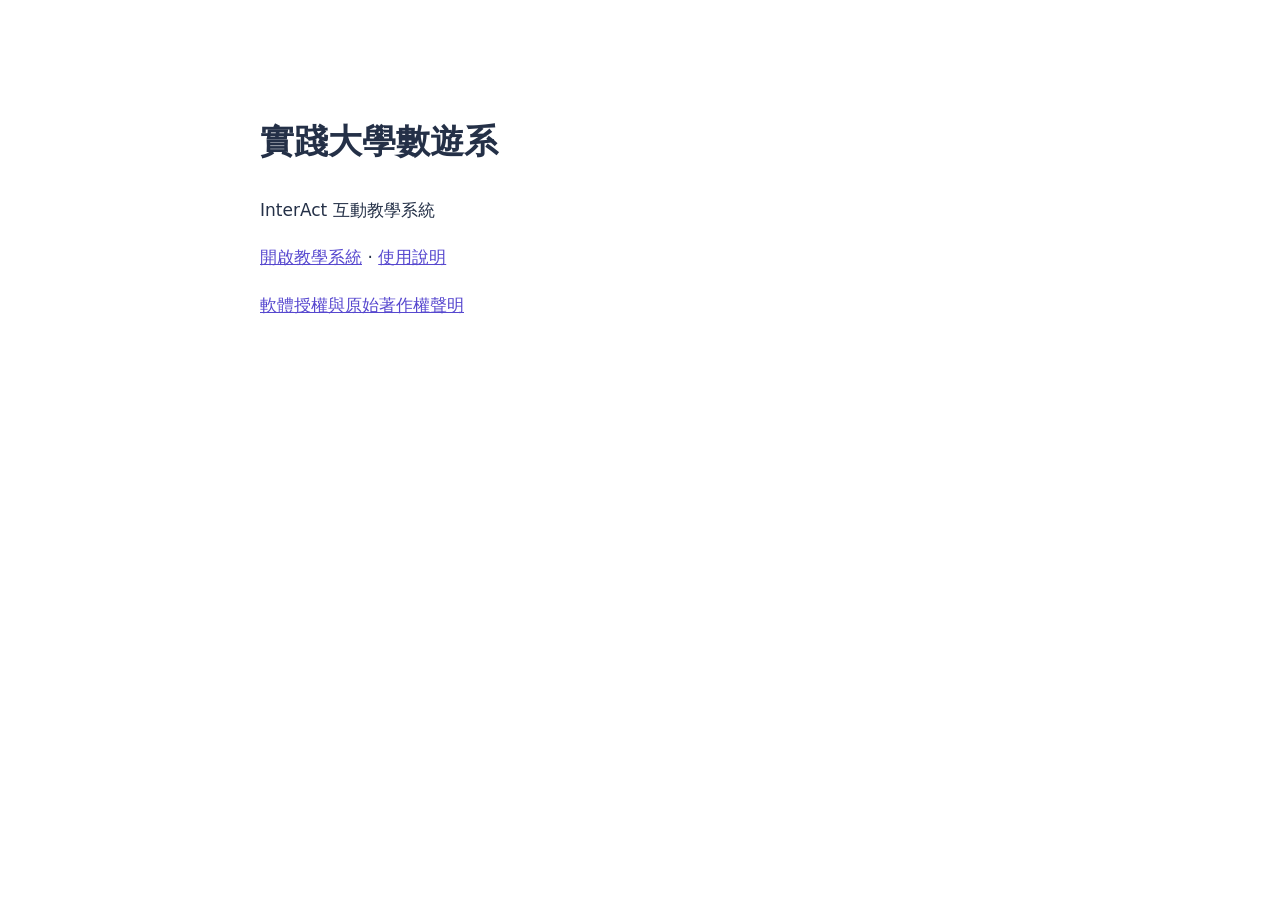
==== commit 2e47287a: "Brand teaching interface for 實踐大學數遊系" ====
--- a/about/index.html
+++ b/about/index.html
@@ -1,203 +1 @@
-<!doctype html>
-<html lang="zh-TW" id="top"><head>
-<meta charset="UTF-8"><meta name="viewport" content="width=device-width, initial-scale=1">
-<title>InterAct｜使用教學與版權授權</title><meta name="description" content="InterAct 即時課堂互動系統：安裝、自行部署、截圖派題、自訂測驗、相機作答、字幕口譯與版權授權教學。">
-<link rel="canonical" href="https://interact.ehuayu.org/about">
-<link rel="alternate" hreflang="zh-Hant" href="https://interact.ehuayu.org/about"><link rel="alternate" hreflang="en" href="https://interact.ehuayu.org/about/en">
-<meta name="theme-color" content="#6056e9"><meta property="og:title" content="InterAct｜使用教學與版權授權"><meta property="og:description" content="InterAct 即時課堂互動系統：安裝、自行部署、截圖派題、自訂測驗、相機作答、字幕口譯與版權授權教學。"><meta property="og:type" content="website">
-<link rel="stylesheet" href="/about/about.css?v=f46b06124d8c"><link rel="icon" href="/about/mark.svg" type="image/svg+xml">
-</head><body>
-<header class="header"><a class="brand" href="#top"><img src="/about/mark.svg" alt="" width="36" height="36">InterAct</a><nav aria-label="InterAct｜使用教學與版權授權"><a href="#features">課堂功能</a>
-<a href="#deployment">部署教學</a>
-<a href="#start">使用教學</a>
-<a href="#editions">版本選擇</a>
-<a href="#license">版權授權</a></nav><div class="languages" aria-label="Language">
-<a href="/about/" lang="zh-TW" aria-current="page">繁體</a>
-<a href="/about/en/" lang="en" >English</a></div></header>
-<main><section class="hero"><div><p class="eyebrow">讓每個回應，都成為學習的起點</p><h1>把參與帶進每一堂課</h1><p class="lead">老師從電腦派送教材、題目與活動，學生用手機、平板或電腦瀏覽器加入。從即時回應到課後整理，讓教學、會議與演講都能看見參與。</p><div class="actions"><a class="button primary" href="#start">開始使用 <span aria-hidden="true">↗</span></a><a class="button" href="#license">閱讀授權</a></div><p class="small">教師桌面程式 × 學生瀏覽器 · 使用自己的後端</p></div>
-<div class="workflow" aria-label="課堂流程示意"><div class="workflow-head"><span class="status-dot"></span>InterAct <small>課堂流程示意</small></div><div class="flow-row"><span class="flow-number">01</span><div><strong>準備與派送</strong><p>截圖、題目或教材<br>選擇適合的活動</p></div><span class="flow-icon" aria-hidden="true">↗</span></div><div class="flow-row"><span class="flow-number">02</span><div><strong>加入與回應</strong><p>掃 QR Code 加入<br>作答、拍照或參與討論</p></div><span class="flow-icon" aria-hidden="true">✓</span></div><div class="flow-row"><span class="flow-number">03</span><div><strong>觀察與整理</strong><p>查看回應、調整答案與匯出成果</p></div><span class="flow-icon" aria-hidden="true">↻</span></div></div></section>
-<section id="features"><p class="section-kicker">01 / CLASSROOM</p><h2>從一張教材，到全班的回應</h2><p class="section-lead">不用重新製作教材，也能快速發起互動。AI 是協助出題與分析的工具，最後的教學判斷仍由老師掌握。</p><div class="feature-grid"><article class="feature"><span class="skill" aria-hidden="true">題</span><h3>截圖派題與自訂測驗</h3><p>擷取教材畫面，派送投票、選擇、是非、問答或口語活動。自訂測驗可在出題方向描述題數、題型、對象與難度；學生完成後送出答案。教師可檢視題目、選項並修正正確答案。</p></article>
-<article class="feature"><span class="skill" aria-hidden="true">寫</span><h3>電寫與討論板</h3><p>學生在畫布書寫，也能拍照、上傳或貼上手寫圖片。討論板集中展示全班作品與回應；放大視窗可依課堂設定切換匿名顯示。</p></article>
-<article class="feature"><span class="skill" aria-hidden="true">拍</span><h3>全班相機作答</h3><p>選擇 webcam，在放大的視窗確認取景後拍照。支援手指數量、頭頂大圈／胸前大叉、舉手、站坐與動作，以及 A4 紙文字回答；AI 辨識後由教師確認或修正統計，再發布給全班。</p></article>
-<article class="feature"><span class="skill" aria-hidden="true">聲</span><h3>課程錄製、字幕與口譯</h3><p>按需開啟課程錄製；字幕可獨立顯示或隱藏，並調整語言、大小、粗體與位置。教師另外勾選要派送的即時口譯語音，學生開啟聆聽並選擇可用語言。</p></article></div><p class="note">也提供彈幕、文字派送、文字雲、抽籤、搶答、匿名回應、Exit Ticket 與課後報表。錄製、字幕與口譯預設關閉；AI 服務依實際使用計費。</p></section>
-<section id="deployment"><p class="section-kicker">DEPLOYMENT / STEP BY STEP</p><h2>部署 Step by Step：第一次也能完成</h2><p class="section-lead">這份指南使用 InterAct 桌面版內建的「自動部署」，不需要寫程式，也不需要安裝 Node.js 或 Supabase CLI。已經有後端的人，可直接跳到步驟 8 測試連線；更新後端請從步驟 5 開始。</p><p class="note">先準備：Windows／macOS 教師端程式、穩定網路、自己的 Supabase 帳號，以及需要 AI 出題與分析時使用的 Gemini API key。OpenAI 與 Reurl 金鑰為選填。不要把任何私密金鑰或權杖交給學員。</p><ol class="steps deployment-steps"><li><span class="step-number">01</span><div><h3>註冊 Supabase，建立專案</h3><ul><li>開啟 Supabase Dashboard，註冊或登入自己的帳號。</li>
-<li>按 New project，選擇或建立 Organization，輸入專案名稱、設定資料庫密碼，選擇適合的區域後建立。資料庫密碼請自行安全保存，不需貼到 InterAct。</li>
-<li>等待專案建立完成、可進入專案後台後再繼續。</li></ul><a class="guide-link" href="https://supabase.com/dashboard" target="_blank" rel="noopener noreferrer">開啟 Supabase Dashboard ↗</a></div></li>
-<li><span class="step-number">02</span><div><h3>找出專案識別碼與公開金鑰</h3><ul><li>專案後台 → Project Settings → General，複製 Project ID。也可使用完整網址 https://你的專案識別碼.supabase.co；不是後台的 dashboard/project/... 網址。</li>
-<li>到 Settings → API Keys，複製以 sb_publishable_ 開頭的 Publishable key；也可在 Connect 對話框取得專案網址與公開金鑰。</li>
-<li>請勿使用 sb_secret_ 或 service_role。Project ID、Publishable key、資料庫密碼與 Access Token 是不同資料，不要混貼。</li></ul><a class="guide-link" href="https://supabase.com/docs/guides/getting-started/api-keys" target="_blank" rel="noopener noreferrer">Supabase 官方 API 金鑰說明 ↗</a></div></li>
-<li><span class="step-number">03</span><div><h3>把專案資訊填進 InterAct</h3><ul><li>開啟 InterAct 桌面版。第一次使用會出現「連接你的 Supabase 專案」；已有設定時，從場次管理開啟「系統設定」。</li>
-<li>把 Project ID 或完整專案網址貼進「專案識別碼或網址」，把公開金鑰貼進「Publishable key」。</li>
-<li>「學員端網址」非商業用途可留空，程式會使用共用學員端並帶上你的專案資訊；商業使用者依授權自行託管並填入自己的學員網址。首次部署不用自己填「管理金鑰」，稍後會自動產生。</li></ul></div></li>
-<li><span class="step-number">04</span><div><h3>建立只用於部署的 Access Token</h3><ul><li>到 Supabase 帳號的 Access Tokens 頁面建立一組權杖。它不是專案的 Publishable key。</li>
-<li>優先使用限縮範圍的權杖（scoped／fine-grained token），資源只選這個專案，設定適當到期日。需要資料庫讀寫、Edge Functions 讀寫，以及部署函式 secrets 所需權限；名稱以當時後台顯示為準。</li>
-<li>建立後立即複製權杖並安全保存，不要貼在公開文件或截圖中。若 403 提示缺少權限，依 missing_permissions 補足必要權限，重新建立權杖；不必開放所有專案。</li></ul><a class="guide-link" href="https://supabase.com/dashboard/account/tokens" target="_blank" rel="noopener noreferrer">建立 Supabase Access Token ↗</a>
-<a class="guide-link" href="https://supabase.com/changelog/scoped-personal-access-tokens-ga" target="_blank" rel="noopener noreferrer">官方權杖範圍與權限說明 ↗</a></div></li>
-<li><span class="step-number">05</span><div><h3>展開自動部署，填入所需金鑰</h3><ul><li>在 InterAct 設定頁展開「還沒建立後端？讓 InterAct 幫你部署」，將上一步的權杖貼進「Supabase 存取權杖」。</li>
-<li>在「Gemini API key」貼上自己的金鑰，供 AI 出題、分析與批改使用。不使用 AI 功能可先不填，但相關活動會無法使用。</li>
-<li>需要課程錄製、字幕或口譯時，才填「OpenAI API key（選填）」；需要 QR Code 短網址時，才填「Reurl API key（選填）」。私密金鑰會送入自己的 Supabase 後端，不應放進公開設定檔。</li></ul><a class="guide-link" href="https://aistudio.google.com/apikey" target="_blank" rel="noopener noreferrer">取得 Gemini API key ↗</a>
-<a class="guide-link" href="https://platform.openai.com/api-keys" target="_blank" rel="noopener noreferrer">OpenAI API 金鑰頁 ↗</a>
-<a class="guide-link" href="https://reurl.cc" target="_blank" rel="noopener noreferrer">Reurl ↗</a></div></li>
-<li><span class="step-number">06</span><div><h3>按「開始自動部署」，等待檢查完成</h3><ul><li>確認上方的 Project ID 與 Publishable key 均已填入，按「開始自動部署」。請保持程式開啟與網路連線，不要連續重按。</li>
-<li>程式依序建立資料表與儲存空間、部署後端函式、設定 API 金鑰、產生管理金鑰，最後檢查部署結果與學生端讀取權限。</li>
-<li>成功時會出現「後端部署完成，測試連線後即可儲存。」若某步失敗，先查看該步的錯誤、修正再重跑；不要為了重試刪除專案或課堂資料。瀏覽器版無法執行此自動部署，請使用桌面版。</li></ul></div></li>
-<li><span class="step-number">07</span><div><h3>備份教師管理金鑰</h3><ul><li>部署完成後，「管理金鑰」欄位會顯示自動產生的值。按「複製」，存到自己的安全位置。</li>
-<li>這把金鑰用來開課與管理場次，不是給學生使用的公開金鑰。換電腦時，在同一專案設定中貼上同一組。</li>
-<li>不要任意按重新產生管理金鑰；換發後其他電腦的舊金鑰會失效。更新程式時保留自己原有的管理金鑰與公開設定。</li></ul></div></li>
-<li><span class="step-number">08</span><div><h3>測試連線，儲存並開課</h3><ul><li>按「測試連線」，確認顯示「連線成功，可以儲存了。」再按「儲存並開始使用」。</li>
-<li>程式重新載入設定後，建立一個測試場次。用另一台手機掃 QR Code 加入，先派送一則文字或簡單題目，確認老師與學生畫面都能更新。</li>
-<li>需要 AI 時再測一次出題／分析；需要字幕與口譯時再分別開啟測試。只測連線不代表 AI 帳號與額度也已驗證。</li></ul></div></li>
-<li><span class="step-number">09</span><div><h3>更新版本或帶到另一台電腦</h3><ul><li>更新教師端後，使用同一個 Supabase 專案，從系統設定再跑一次自動部署，補齊新版後端。既有專案的操作前，建議先備份重要課堂資料。</li>
-<li>重新部署時，空白的 AI 金鑰欄位不會刪除後端既有金鑰；要替換金鑰才填入新的值。部署成功會清空這次輸入的 Access Token。</li>
-<li>隨身資料夾保留 .env 或 InterAct.config.json（只含公開設定），新電腦另外輸入教師管理金鑰。不要把 Access Token 或 AI 私密金鑰放在隨身公開設定中。</li></ul></div></li></ol><h3>卡在哪一步？先看這裡</h3><div class="faq"><details><summary>401／權杖無效或過期</summary><p>確認使用 Access Token，而不是 Publishable key。回 Access Tokens 建立有效權杖再貼上。</p></details>
-<details><summary>403／權限不足</summary><p>確認權杖包含此專案，並有失敗步驟所需的資料庫、函式或 secrets 權限。組織成員自身也必須有相應權限。</p></details>
-<details><summary>找不到專案／識別碼格式錯誤</summary><p>使用 Project ID 或 https://專案識別碼.supabase.co，不要填後台頁面的網址。</p></details>
-<details><summary>資料表不存在／學生端讀不到</summary><p>先完成全部自動部署步驟，確認 Publishable key 屬於同一專案，再測試連線；不要改用 secret key，也不要關掉權限保護來繞過錯誤。</p></details>
-<details><summary>Function failed to start／AI 無法出題</summary><p>確認教師端為新版，重新部署對應後端。仍失敗時查看 Supabase Edge Functions 的 Logs；AI 的服務異常、金鑰或額度問題需另外確認。</p></details>
-<details><summary>沒有自動部署功能</summary><p>請在 Windows／macOS 教師桌面程式操作，網頁版不提供自動部署。</p></details></div></section>
-<section id="start"><p class="section-kicker">02 / GET STARTED</p><h2>第一次使用，跟著這六步走</h2><p class="section-lead">先連接自己的 Supabase 專案，再開始課堂。教學與授權頁可直接閱讀，不需要 GitHub 帳號。</p><ol class="steps"><li><span class="step-number">01</span><div><h3>取得教師端程式</h3><p>下載適合的 Windows 或 macOS 版本。Windows 解壓縮後執行資料夾內的 EXE；macOS 開啟 DMG 並安裝 App。學員不必安裝程式。</p></div></li>
-<li><span class="step-number">02</span><div><h3>註冊並建立 Supabase 專案</h3><p>前往 Supabase 網站建立帳號與專案。在程式的部署／設定頁填入專案網址或識別碼、公開 publishable key，再依部署精靈提示設定後端與所需的 AI 金鑰。保留教師管理金鑰，不要給學生。</p></div></li>
-<li><span class="step-number">03</span><div><h3>建立場次，邀請學員加入</h3><p>輸入課程名稱並建立新場次，顯示 QR Code。學員用瀏覽器掃碼加入、填入姓名。需要隱藏姓名時，開啟主選單的匿名設定。</p></div></li>
-<li><span class="step-number">04</span><div><h3>選擇活動與派送方式</h3><p>截圖派題後選擇題型；自訂測驗在出題方向描述需求後派送。AI 出題時請等待生成完成。相機作答會開啟全班姿態回應視窗，先選相機與回應方式，再拍照、確認統計並發布。</p></div></li>
-<li><span class="step-number">05</span><div><h3>查看作答與按需使用 AI</h3><p>教師可放大題目與選項、修正答案並查看學員結果。選擇／是非等客觀題依答案判分；自訂測驗的主觀題由 AI 批改。其他完整分析依教師操作啟用，不需每題都分析。字幕與口譯另在設定及主選單控制。</p></div></li>
-<li><span class="step-number">06</span><div><h3>下課、整理並匯出</h3><p>按下「下課並產生報告」，檢視學員回應及分析並匯出 Excel。若課程錄製取得逐字稿，可整理課堂重點；學員收到重點整理，不是整份逐字稿。沒有錄製內容時不生成該項重點。</p></div></li></ol>
-<aside class="portable"><div><h3>隨身碟帶走程式，也帶走公開設定</h3><p>把 .env 或 InterAct.config.json 放在程式同一資料夾，macOS 放在 App 外部的同一資料夾。複製整個資料夾時保留自己的設定檔。新電腦的教師管理金鑰仍需另外設定。</p><p class="small">設定檔只放 Supabase 網址、公開金鑰與學員端網址。Gemini、OpenAI 私密 API 金鑰保存在後端，切勿放入公開網頁、隨身設定或 GitHub。範例請替換成自己的公開設定。</p></div><pre><code>VITE_SUPABASE_URL=https://YOUR_PROJECT.supabase.co
-VITE_SUPABASE_ANON_KEY=YOUR_PUBLISHABLE_KEY
-VITE_PUBLIC_APP_URL=https://join.ehuayu.org</code></pre></aside><p class="note"><a href="https://supabase.com/dashboard" target="_blank" rel="noopener noreferrer">前往 Supabase 註冊／建立專案</a> · <a href="https://github.com/lienyujen/InterAct/releases" target="_blank" rel="noopener noreferrer">取得 InterAct 教師端版本</a></p><p class="note">軟體授權不包含雲端服務費用。Supabase、Gemini 與 OpenAI 的費用依各自帳號、模型及實際用量計算；增加口譯語言可能增加 AI 成本。 <a href="https://supabase.com/pricing" target="_blank" rel="noopener noreferrer">Supabase</a> · <a href="https://ai.google.dev/gemini-api/docs/pricing" target="_blank" rel="noopener noreferrer">Gemini</a> · <a href="https://openai.com/api/pricing/" target="_blank" rel="noopener noreferrer">OpenAI</a></p></section>
-<section id="editions"><p class="section-kicker">03 / EDITIONS</p><h2>依需求選擇版本</h2><p class="section-lead">教師使用桌面版，學員使用瀏覽器。請使用同一系列的最新版本與對應後端。</p><div class="editions"><article><h3>InterAct</h3><p>用於教材派送、課堂互動、作答、討論與分析的教師版本，支援 Windows 與 macOS。</p></article>
-<article><h3>InterActPlus</h3><p>在課堂互動功能上加入課程錄製、即時字幕與口譯等進階功能。使用語音 AI 前需設定自己的服務帳號與金鑰。</p></article></div></section>
-<section id="license" class="license"><p class="section-kicker">04 / LICENSE</p><h2>版權與使用授權</h2><p class="section-lead">Copyright 2026 Yujen Lien。以下說明依本專案現行 LICENSE；完整原文可展開閱讀或下載，無需登入。</p><div class="license-grid"><article><span class="label">PERSONAL & EDUCATIONAL</span><h3>個人與教育等用途可免費使用</h3><p>個人用途、學校與教育機構、公立研究機構、政府機關及非營利組織，可依授權使用，無論其經費來源。</p></article><article><span class="label">COMMERCIAL</span><h3>商業用途須取得授權</h3><p>補習班等營利教育、企業內訓與受企業委託授課的外部講師、收費線上課程、付費工作坊及研習，須依作者補充條款取得商業使用授權。</p></article></div><p>上述商業教學與培訓用途採自由樂捐，無固定價目；依使用規模斟酌金額並保留付款收據作為授權證明。改作、重新品牌化或整合為自己的商業產品，不適用收據授權，須另取得作者書面同意；未列出的商業用途也請先聯絡作者。</p><div class="actions"><a class="button primary" href="https://www.paypal.com/paypalme/lienyujen" target="_blank" rel="noopener noreferrer">商業授權 · PayPal ↗</a><a class="button" href="https://www.facebook.com/lienyujen/" target="_blank" rel="noopener noreferrer">聯絡作者</a></div><p class="small">簡介用於協助閱讀，完整授權以 PolyForm Noncommercial 1.0.0 及作者補充說明為準。散布軟體時，請保留 LICENSE 與 Required Notice 著作權聲明。</p><details class="legal"><summary>閱讀完整授權原文 <span>PolyForm Noncommercial 1.0.0</span></summary><a href="/about/LICENSE.txt" download>下載 LICENSE 原文 ↓</a><pre>Required Notice: Copyright 2026 Yujen Lien (https://github.com/lienyujen/InterAct)
-
----
-
-Note from the licensor (not part of the PolyForm text below)
-
-Free for personal use, schools and educational institutions, public research
-organizations, government bodies, and nonprofits — regardless of how they are
-funded.
-
-The following are commercial purposes and require a commercial licence:
-
-  1. Cram schools, tutoring centres, and other for-profit teaching businesses
-  2. Corporate training, including external trainers engaged by a company
-  3. Paid online courses, paid workshops, and paid seminars
-  4. Taking this software, changing it, and making money from the result —
-     rebranding it, folding it into your own product or service, or
-     distributing a derivative commercially
-
-HOW TO OBTAIN A COMMERCIAL LICENCE
-
-For 1 to 3 — teaching with this software as it stands — donate an amount of
-your own choosing, scaled to your use, at:
-
-  https://www.paypal.com/paypalme/lienyujen
-or LINE Bank
-  銀行帳戶：824 連線商業銀行（總行 6880），帳號： 111011583074
-
-Keep the payment receipt. That receipt is your commercial licence for this
-software. There is no fixed price.
-
-For 4, a donation is not a licence and no receipt covers it. Building your own
-product out of this one requires a separate written licence granted by the
-author; ask first. The same applies to any commercial use not listed above.
-
----
-
-以下均屬商業用途，需取得商業授權：
-
-  一、補習班、才藝班等營利教育機構
-  二、企業內訓講師（含受企業委託授課的外部講師）
-  三、收費線上課程、付費工作坊與付費研習
-  四、把本軟體拿去修改並以其營利 —— 改名、併入自己的產品或服務，或散布修改版本牟利
-
-第一至三項是「以現有軟體授課」，請至上方 PayPal 連結或 LINE Bank 帳戶依使用規模自由樂捐，
-並留存付款收據，該收據即為你的商業使用授權證明。金額由你自行斟酌，沒有固定價目。
-
-第四項不適用樂捐，收據也不構成授權。把整套拿去改成自己的產品，必須另外取得作者書面授權，
-請先與作者聯絡。上述未列出的其他商業用途亦同。
-
-散布修改版本時，務必一併保留本 LICENSE 檔案與其中的 Required Notice: 版權標示。
-
----
-
-# PolyForm Noncommercial License 1.0.0
-
-&lt;https://polyformproject.org/licenses/noncommercial/1.0.0&gt;
-
-## Acceptance
-
-In order to get any license under these terms, you must agree to them as both strict obligations and conditions to all your licenses.
-
-## Copyright License
-
-The licensor grants you a copyright license for the software to do everything you might do with the software that would otherwise infringe the licensor's copyright in it for any permitted purpose.  However, you may only distribute the software according to [Distribution License](#distribution-license) and make changes or new works based on the software according to [Changes and New Works License](#changes-and-new-works-license).
-
-## Distribution License
-
-The licensor grants you an additional copyright license to distribute copies of the software.  Your license to distribute covers distributing the software with changes and new works permitted by [Changes and New Works License](#changes-and-new-works-license).
-
-## Notices
-
-You must ensure that anyone who gets a copy of any part of the software from you also gets a copy of these terms or the URL for them above, as well as copies of any plain-text lines beginning with `Required Notice:` that the licensor provided with the software.  For example:
-
-&gt; Required Notice: Copyright Yoyodyne, Inc. (http://example.com)
-
-## Changes and New Works License
-
-The licensor grants you an additional copyright license to make changes and new works based on the software for any permitted purpose.
-
-## Patent License
-
-The licensor grants you a patent license for the software that covers patent claims the licensor can license, or becomes able to license, that you would infringe by using the software.
-
-## Noncommercial Purposes
-
-Any noncommercial purpose is a permitted purpose.
-
-## Personal Uses
-
-Personal use for research, experiment, and testing for the benefit of public knowledge, personal study, private entertainment, hobby projects, amateur pursuits, or religious observance, without any anticipated commercial application, is use for a permitted purpose.
-
-## Noncommercial Organizations
-
-Use by any charitable organization, educational institution, public research organization, public safety or health organization, environmental protection organization, or government institution is use for a permitted purpose regardless of the source of funding or obligations resulting from the funding.
-
-## Fair Use
-
-You may have &quot;fair use&quot; rights for the software under the law. These terms do not limit them.
-
-## No Other Rights
-
-These terms do not allow you to sublicense or transfer any of your licenses to anyone else, or prevent the licensor from granting licenses to anyone else.  These terms do not imply any other licenses.
-
-## Patent Defense
-
-If you make any written claim that the software infringes or contributes to infringement of any patent, your patent license for the software granted under these terms ends immediately. If your company makes such a claim, your patent license ends immediately for work on behalf of your company.
-
-## Violations
-
-The first time you are notified in writing that you have violated any of these terms, or done anything with the software not covered by your licenses, your licenses can nonetheless continue if you come into full compliance with these terms, and take practical steps to correct past violations, within 32 days of receiving notice.  Otherwise, all your licenses end immediately.
-
-## No Liability
-
-***As far as the law allows, the software comes as is, without any warranty or condition, and the licensor will not be liable to you for any damages arising out of these terms or the use or nature of the software, under any kind of legal claim.***
-
-## Definitions
-
-The **licensor** is the individual or entity offering these terms, and the **software** is the software the licensor makes available under these terms.
-
-**You** refers to the individual or entity agreeing to these terms.
-
-**Your company** is any legal entity, sole proprietorship, or other kind of organization that you work for, plus all organizations that have control over, are under the control of, or are under common control with that organization.  **Control** means ownership of substantially all the assets of an entity, or the power to direct its management and policies by vote, contract, or otherwise.  Control can be direct or indirect.
-
-**Your licenses** are all the licenses granted to you for the software under these terms.
-
-**Use** means anything you do with the software requiring one of your licenses.
-</pre></details></section>
-<section id="faq"><h2>常見問題</h2><div class="faq"><details><summary>學員需要安裝 App 嗎？</summary><p>不需要。使用手機、平板或電腦瀏覽器掃碼加入即可。</p></details>
-<details><summary>沒有平板，可以全班作答嗎？</summary><p>可以使用全班相機作答。先說明姿態與答案的對應方式，再拍照辨識；教師確認統計後發布。A4 紙回答需確保字夠大、光線充足且沒有遮擋。</p></details>
-<details><summary>相機會做人臉身分辨識嗎？</summary><p>全班姿態功能不做人臉身分辨識，送出指定照片給 AI 分析可見姿態或紙上文字。拍攝前請依學校規範告知並取得所需同意，避免拍到不必要的個人資訊。</p></details>
-<details><summary>字幕、口譯會自動開始扣費嗎？</summary><p>相關功能預設關閉，由教師決定是否開啟。隱藏字幕不等於停止課程錄製；只要音訊仍送往 AI，仍可能產生費用。不使用時請停止錄製並關閉口譯。</p></details>
-<details><summary>AI 答案或統計錯了怎麼辦？</summary><p>先由教師檢視。題目答案與相機統計可依畫面提供的功能修正；AI 結果不應取代教師判斷。</p></details></div></section>
-</main><footer><div class="brand">InterAct</div><p>Designed and Developed by <a href="https://www.facebook.com/lienyujen/" target="_blank" rel="noopener noreferrer">Yujen Lien</a></p><p class="small">內容更新：2026 年 10 月 8 日 · <a href="#top">回到頁首 ↑</a></p></footer>
-</body></html>+<!doctype html><html lang="zh-Hant"><meta charset="utf-8"><meta name="viewport" content="width=device-width,initial-scale=1"><title>實踐大學數遊系｜互動教學</title><style>body{max-width:760px;margin:64px auto;padding:24px;font:17px/1.8 system-ui;color:#243047}a{color:#5748cf}</style><h1>實踐大學數遊系</h1><p>InterAct 互動教學系統</p><p><a href="../index.html">開啟教學系統</a> · <a href="../使用說明.html">使用說明</a></p><p><a href="./LICENSE.txt">軟體授權與原始著作權聲明</a></p></html>
